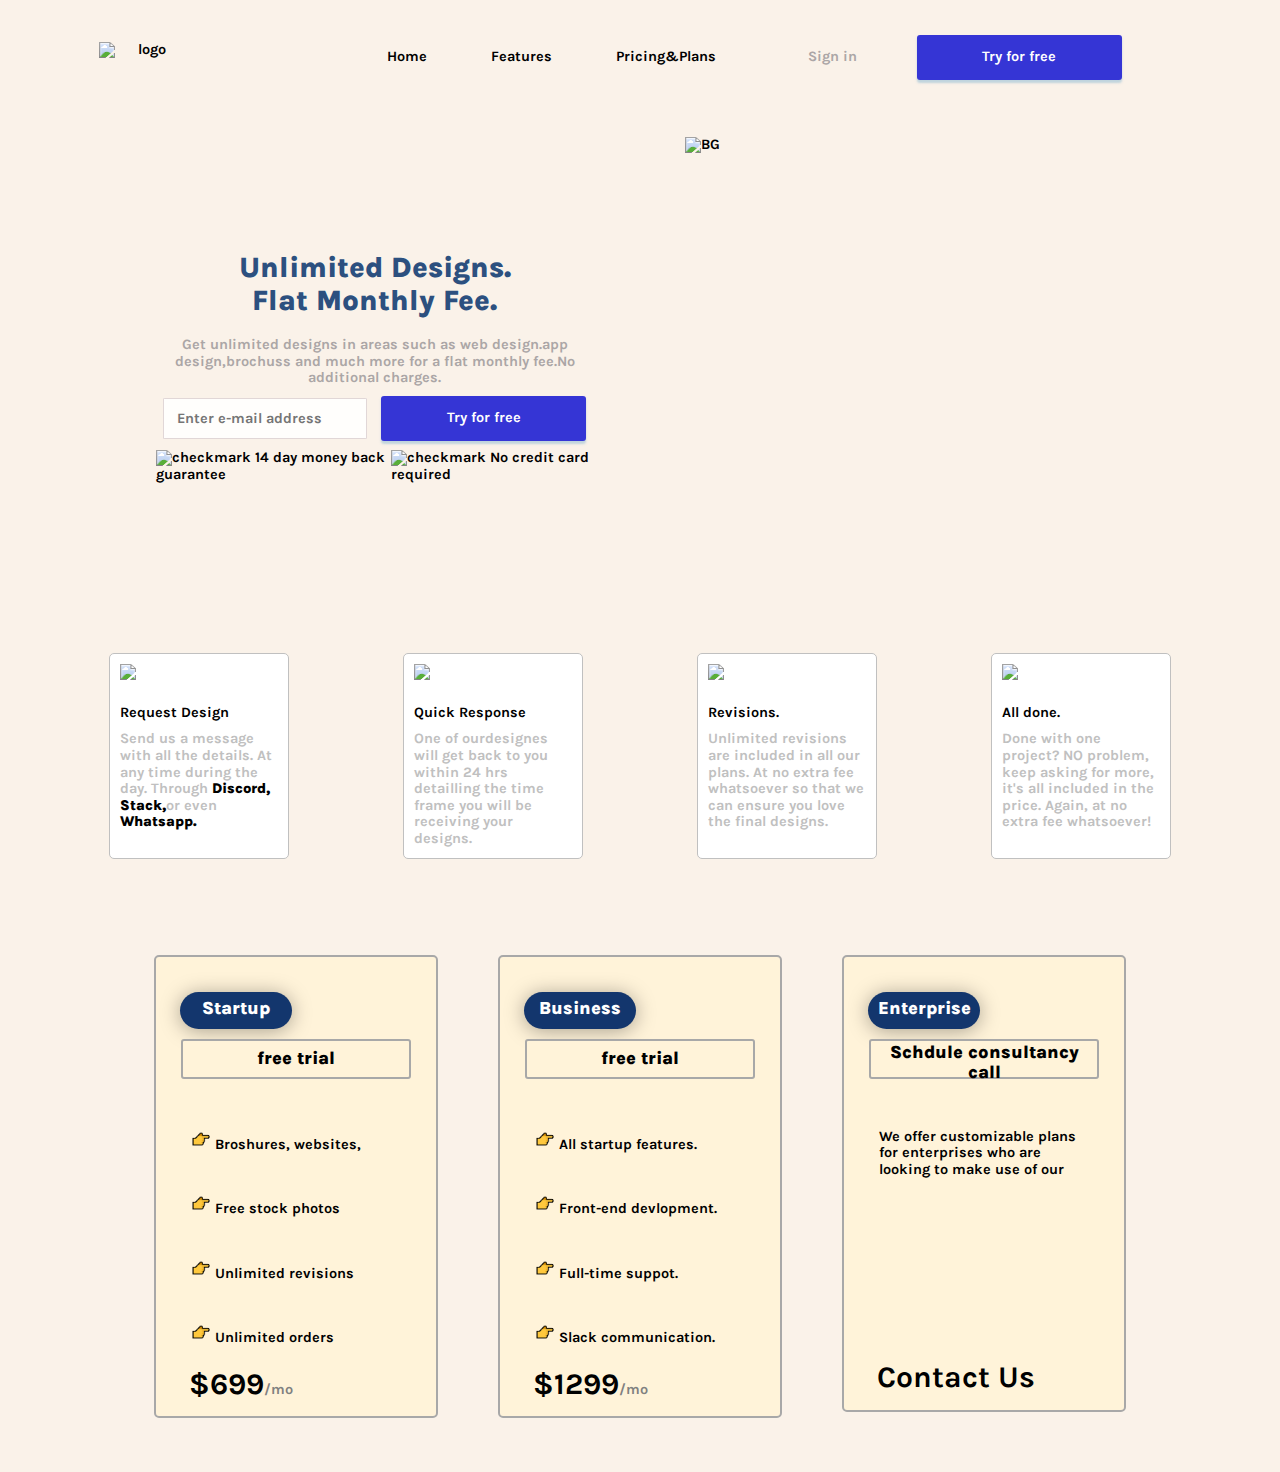
==== index.html @ 22d814e2 "Merge https://github.com/AZdevloper/Contact-and-landing-page-of-design-website into section2" ====
<!DOCTYPE html>
<html lang="en">
  <head>
    <meta charset="UTF-8" />
    <meta http-equiv="X-UA-Compatible" content="IE=edge" />
    <meta name="viewport" content="width=device-width, initial-scale=1.0" />
    <link rel="stylesheet" href="style.css" />
    <link rel="stylesheet" href="normalisation.css" />
    <title>Document</title>
  </head>
  <body>
      <nav>
        <img class="logo" src="image/logo.png" alt="logo" />
        <ul>
          <li><a href="#">Home</a></li>
          <li><a href="#">Features</a></li>
          <li><a href="#">Pricing&Plans</a></li>
        </ul>
        <div class="signUp">
          <span>Sign in</span>
          <button class="button">Try for free</button>
        </div>
      </nav>
      <section class="S1">
        <div class="contenu">
          <h1>Unlimited Designs.<br>
             Flat Monthly Fee.</h1>
          <p>Get unlimited designs in areas such as web design.app design,brochuss and much more for a flat monthly fee.No additional charges.</p>
          <div>
            <input type="email" name="email" id="email" placeholder="Enter e-mail address"/><button class="button"> Try for free</button>
          </div>
          <div><span> <img src="image/Checkmark.png" alt="checkmark" width="10" height="10"> 14 day money back guarantee</span><span><img src="image/Checkmark.png" alt="checkmark" width="10" height="10"> No credit card required</span></div>
        </div>
        <img class="img" src="image/BG Hero.png" alt="BG" />
     </section>  
    <section class="S2">
      <div class="Articles">
        <div class="image"><img style="margin:10px;" src="image/📤.png"></div>
        <h3  style="margin: 10px;">Request Design</h3>
        <p style="margin:10px">Send us a message with all the details. At any time 
        during the day. Through <b>Discord, Stack,</b>or even <b>Whatsapp.</b></p>
      </div>

      <div class="Articles">
        <div class="image"><img style="margin: 10px;" src="image/🤸.png"></div>
        <h3 style="margin: 10px;">Quick Response</h3>
        <p style="margin:10px">One of ourdesignes will get back to you within 24 hrs detailling 
          the time frame you will be receiving your designs.</p>
      </div>

      <div class="Articles">
        <div class="image"><img style="margin:10px" src="image/📚.png"></div>
        <h3 style="margin: 10px;">Revisions.</h3>
        <p style="margin:10px">Unlimited revisions are included in all our plans. At no extra fee whatsoever
           so that we can ensure you love the final designs.</p>
      </div>

      <div class="Articles">
        <div class="image"><img style="margin:10px" src="image/🎉.png"></div>
        <h3  style="margin: 10px;">All done.</h3>
        <p  style="margin: 10px;">Done with one project? NO problem, keep asking for more, 
          it's all included in the price. Again, at no extra fee whatsoever!</p>
      </div>

    </section>
    <section class="S3">
      <div class="carte1">
        <div class="blue">
          <span class="txt1">Startup</span>
        </div>
        <div class="butt">
        <button>free trial</button>
      </div>
      <div class="li1">
        <li class="li2"> <img src="image/🎉 copies.png" alt="icon">  Broshures, websites,</li>
        <li class="li2"> <img src="image/🎉 copies.png" alt="icon"> Free stock photos</li>
        <li class="li2"> <img src="image/🎉 copies.png" alt="icon"> Unlimited revisions</li>
        <li class="li2"> <img src="image/🎉 copies.png" alt="icon"> Unlimited orders</li>
      </div>
      <div class="price">
        <p>$699<span>/mo</span></p>
      </div>
      </div>



      <div class="carte1">
        <div class="blue">
          <span class="txt1">Business</span>
        </div>
        <div class="butt">
        <button>free trial</button>
      </div>
      <div class="li1">
        <li class="li2"> <img src="image/🎉 copies.png" alt="icon"> All startup features.</li>
        <li class="li2"> <img src="image/🎉 copies.png" alt="icon"> Front-end devlopment.</li>
        <li class="li2"> <img src="image/🎉 copies.png" alt="icon"> Full-time suppot.</li>
        <li class="li2"> <img src="image/🎉 copies.png" alt="icon"> Slack communication.</li>
      </div>
      <div class="price">
        <p>$1299<span>/mo</span></p>
      </div>
      </div>
      <div class="carte1">
        <div class="blue">
          <span class="txt1">Enterprise</span>
        </div>
        <div class="butt">
        <button>Schdule consultancy call</button>
      </div>
      <div class="li1">
        <li class="li2 p2">We offer customizable plans <br> for enterprises who are <br> looking to make use of our</li>
      </div>
      <div class="price">
        <p>Contact Us</p>
      </div>
      </div>
  </section>
    <footer>
      
    </footer>
  </body>
</html>
---- style.css ----
@import url("https://fonts.googleapis.com/css2?family=Karla:ital,wght@0,300;1,200;1,300&display=swap");
* {
    margin: 0;
    font-family: "Karla", sans-serif;
    font-size: 0.95rem;
    font-weight: bold;
}

body {
    background-color: #faf2e9;
    padding: 0 5%;
}
.blue {
    background-color: rgb(0, 0, 110);
    width: 100px;
    height: 100%;
    border-radius: 19px;
    text-align: center;
}
.txt1 {
    background-color: rgba(245, 222, 179, 0);
    color: #ffffff;
    font-size: large;
    font-weight: bold;
}

nav {
    display: block;
    align-items: center;
    text-align: center;
}

.signUp {
    display: flex;
    flex-direction: row;
    justify-content: space-evenly;
    align-items: center;
    /* padding-bottom: 3%; */
}

ul {
    display: flex;
    flex-direction: row;
    justify-content: space-around;
    box-sizing: border-box;
    font-weight: bold;
    list-style-type: none;
    /* padding:0 3; */
}

ul li {
    padding: 0 1%;
}

ul li a {
    text-decoration: none;
    color: black;
    position: relative;
    transition: transform 300ms;
}

ul li a:after {
    content: "";
    position: absolute;
    width: 100%;
    transform: scaleX(0);
    height: 2px;
    bottom: 0;
    left: 0;
    background-color: #353333;
    transform-origin: bottom right;
    transition: transform 0.25s ease-out;
}

ul li a:hover:after {
    transform: scaleX(1);
    transform-origin: bottom left;
}

ul li a:hover {
    color: rgb(232, 198, 147);
}

.signUp span {
    color: rgb(171, 166, 166);
}

.button {
    border: none;
    border-radius: 0.2rem;
    color: white;
    padding: 1%;
    text-align: center;
    text-decoration: none;
    width: 30vw;
    height: 5vh;
    box-shadow: 0 2.8px 2.2px rgba(78, 152, 195, 0.338);
    background-color: rgb(53, 53, 213);
}

.button:hover {
    background-color: rgba(82, 82, 234, 0.594);
}

.button:active {
    background-color: rgb(22, 0, 120);
    box-shadow: 0 5px 0px rgb(0, 0, 0);
}

section{
    padding: 2% 0;
}

.S1 .contenu {
    width: 30rem;
}

.S1 .contenu h1 {
    color: #2c507f;
    font-weight: bolder;
    text-align: center;
}

.S1 .contenu p {
    color: rgb(171, 166, 166);
    text-align: center;
}

.S1 .contenu div {
    margin: 2%;
    display: flex;
    flex-direction: row;
    justify-content: space-around;
    align-items: center;
    box-sizing: border-box;
}

.S1 .contenu div input[type="email"] {
    border: 1px solid rgb(225, 215, 215);
    border-radius: 1%;
    background-color: rgba(255, 255, 255, 0.87);
    width: 50%;
    height: 4.3vh;
    padding: 0 3%;
}

.S1 {
    display: flex;
    flex-direction: row;
    flex-wrap: wrap;
    align-items: center;
    justify-content: space-evenly;
}

.img {
    width: 80%;
    height: 80%;
}

@media only screen and (min-width: 900px) {
    nav {
        display: grid;
        grid-template-columns: 20% 40% 40%;
        row-gap: 2%;
        padding: 3%;
    }
    .button{
        width: 16vw;
    }
    .S1 .contenu div input[type="email"]{
        width: 40%;
    }
    .img {
        width: 35vw;
        height: 50vh;
    }
    .logo {
        width: 6rem;
        height: 2rem;
    }
}

.blue {
    background-color: #13366d;
    width: 100px;
    height: 25px;
    border-radius: 19px;
    text-align: center;
    padding: 6px;
    margin-top: 20px;
    margin-left: 9px;
    box-shadow: 0 2px 20px rgba(0, 0, 0, 0.342);
}
.txt1 {
    background-color: rgba(245, 222, 179, 0);
    color: #ffffff;
    font-size: large;
    font-weight: bolder;
}
.carte1 {
    display: flex;
    display: block;
    background-color: #fff3d9;
    width: 250px;
    height: 100%;
    margin: 30px;
    padding: 15px;
    border: 2px solid rgb(168, 168, 168);
    border-radius: 5px;
}
.butt {
    display: flex;
    margin: 10px;
    margin-top: 10px;
}
.butt button {
    width: 250px;
    height: 40px;
    border-radius: 3px;
    background-color: #fff3d9;
    color: rgb(0, 0, 0);
    border: 2px solid rgb(168, 168, 168);
    font-size: large;
    font-weight: bolder;
}
.butt button:active {
    background-color: rgb(22, 0, 120);
    box-shadow: 0 5px 0px rgb(0, 0, 0);
    color: white;
    border-style: none;
}
.li1 {
    margin-top: 30px;
}
.li2 {
    padding: 20px;
    background-color: #fff3d9;
    list-style-type: none;
}
.li2:hover {
    font-weight: bold;
    font-size: large;
}
.li2 img {
    background-color: #fff3d9;
    width: 20px;
    height: 20px;
}

.price p {
    font-weight: bold;
    margin-left: 18px;
    font-size: 30px;
}
.price span {
    color: gray;
}

.S3 {
    display: flex;
    justify-content: center;
    flex-wrap: wrap;
}
.p2 {
    margin-bottom: 162px;
}

.S2 {
    display: grid;
    justify-content: space-around;
    grid-template-rows: repeat(4,1fr);
    grid-template-columns:repeat(1,190px);
    row-gap: 2%;
}
.Articles {
    border-style: solid;
    border-width: thin;
    border-radius: 5px;
    border-color: silver;
    background-color: white;
}

.Articles {
    background-color: white;
}

.Articles > p {
    color: silver;
}

b {
    color: black;
}
.image {
    text-align: center;
}

@media (min-width: 767px) {
    .S2 {
        display: grid;
        justify-content: space-around;
        grid-template-columns: repeat(4,220px);
        grid-template-rows: repeat(1,1fr);
        column-gap: 2%;
    }

    .image {
        text-align: left;
    }
    .Articles {
        margin: 20px;
    }
}
---- normalisation.css ----
/*! normalize.css v8.0.1 | MIT License | github.com/necolas/normalize.css */

/* Document
   ========================================================================== */

/**
 * 1. Correct the line height in all browsers.
 * 2. Prevent adjustments of font size after orientation changes in iOS.
 */

 html {
    line-height: 1.15; /* 1 */
    -webkit-text-size-adjust: 100%; /* 2 */
  }
  
  /* Sections
     ========================================================================== */
  
  /**
   * Remove the margin in all browsers.
   */
  
  body {
    margin: 0;
  }
  
  /**
   * Render the `main` element consistently in IE.
   */
  
  main {
    display: block;
  }
  
  /**
   * Correct the font size and margin on `h1` elements within `section` and
   * `article` contexts in Chrome, Firefox, and Safari.
   */
  
  h1 {
    font-size: 2em;
    margin: 0.67em 0;
  }
  
  /* Grouping content
     ========================================================================== */
  
  /**
   * 1. Add the correct box sizing in Firefox.
   * 2. Show the overflow in Edge and IE.
   */
  
  hr {
    box-sizing: content-box; /* 1 */
    height: 0; /* 1 */
    overflow: visible; /* 2 */
  }
  
  /**
   * 1. Correct the inheritance and scaling of font size in all browsers.
   * 2. Correct the odd `em` font sizing in all browsers.
   */
  
  pre {
    font-family: monospace, monospace; /* 1 */
    font-size: 1em; /* 2 */
  }
  
  /* Text-level semantics
     ========================================================================== */
  
  /**
   * Remove the gray background on active links in IE 10.
   */
  
  a {
    background-color: transparent;
  }
  
  /**
   * 1. Remove the bottom border in Chrome 57-
   * 2. Add the correct text decoration in Chrome, Edge, IE, Opera, and Safari.
   */
  
  abbr[title] {
    border-bottom: none; /* 1 */
    text-decoration: underline; /* 2 */
    text-decoration: underline dotted; /* 2 */
  }
  
  /**
   * Add the correct font weight in Chrome, Edge, and Safari.
   */
  
  b,
  strong {
    font-weight: bolder;
  }
  
  /**
   * 1. Correct the inheritance and scaling of font size in all browsers.
   * 2. Correct the odd `em` font sizing in all browsers.
   */
  
  code,
  kbd,
  samp {
    font-family: monospace, monospace; /* 1 */
    font-size: 1em; /* 2 */
  }
  
  /**
   * Add the correct font size in all browsers.
   */
  
  small {
    font-size: 80%;
  }
  
  /**
   * Prevent `sub` and `sup` elements from affecting the line height in
   * all browsers.
   */
  
  sub,
  sup {
    font-size: 75%;
    line-height: 0;
    position: relative;
    vertical-align: baseline;
  }
  
  sub {
    bottom: -0.25em;
  }
  
  sup {
    top: -0.5em;
  }
  
  /* Embedded content
     ========================================================================== */
  
  /**
   * Remove the border on images inside links in IE 10.
   */
  
  img {
    border-style: none;
  }
  
  /* Forms
     ========================================================================== */
  
  /**
   * 1. Change the font styles in all browsers.
   * 2. Remove the margin in Firefox and Safari.
   */
  
  button,
  input,
  optgroup,
  select,
  textarea {
    font-family: inherit; /* 1 */
    font-size: 100%; /* 1 */
    line-height: 1.15; /* 1 */
    margin: 0; /* 2 */
  }
  
  /**
   * Show the overflow in IE.
   * 1. Show the overflow in Edge.
   */
  
  button,
  input { /* 1 */
    overflow: visible;
  }
  
  /**
   * Remove the inheritance of text transform in Edge, Firefox, and IE.
   * 1. Remove the inheritance of text transform in Firefox.
   */
  
  button,
  select { /* 1 */
    text-transform: none;
  }
  
  /**
   * Correct the inability to style clickable types in iOS and Safari.
   */
  
  button,
  [type="button"],
  [type="reset"],
  [type="submit"] {
    -webkit-appearance: button;
  }
  
  /**
   * Remove the inner border and padding in Firefox.
   */
  
  button::-moz-focus-inner,
  [type="button"]::-moz-focus-inner,
  [type="reset"]::-moz-focus-inner,
  [type="submit"]::-moz-focus-inner {
    border-style: none;
    padding: 0;
  }
  
  /**
   * Restore the focus styles unset by the previous rule.
   */
  
  button:-moz-focusring,
  [type="button"]:-moz-focusring,
  [type="reset"]:-moz-focusring,
  [type="submit"]:-moz-focusring {
    outline: 1px dotted ButtonText;
  }
  
  /**
   * Correct the padding in Firefox.
   */
  
  fieldset {
    padding: 0.35em 0.75em 0.625em;
  }
  
  /**
   * 1. Correct the text wrapping in Edge and IE.
   * 2. Correct the color inheritance from `fieldset` elements in IE.
   * 3. Remove the padding so developers are not caught out when they zero out
   *    `fieldset` elements in all browsers.
   */
  
  legend {
    box-sizing: border-box; /* 1 */
    color: inherit; /* 2 */
    display: table; /* 1 */
    max-width: 100%; /* 1 */
    padding: 0; /* 3 */
    white-space: normal; /* 1 */
  }
  
  /**
   * Add the correct vertical alignment in Chrome, Firefox, and Opera.
   */
  
  progress {
    vertical-align: baseline;
  }
  
  /**
   * Remove the default vertical scrollbar in IE 10+.
   */
  
  textarea {
    overflow: auto;
  }
  
  /**
   * 1. Add the correct box sizing in IE 10.
   * 2. Remove the padding in IE 10.
   */
  
  [type="checkbox"],
  [type="radio"] {
    box-sizing: border-box; /* 1 */
    padding: 0; /* 2 */
  }
  
  /**
   * Correct the cursor style of increment and decrement buttons in Chrome.
   */
  
  [type="number"]::-webkit-inner-spin-button,
  [type="number"]::-webkit-outer-spin-button {
    height: auto;
  }
  
  /**
   * 1. Correct the odd appearance in Chrome and Safari.
   * 2. Correct the outline style in Safari.
   */
  
  [type="search"] {
    -webkit-appearance: textfield; /* 1 */
    outline-offset: -2px; /* 2 */
  }
  
  /**
   * Remove the inner padding in Chrome and Safari on macOS.
   */
  
  [type="search"]::-webkit-search-decoration {
    -webkit-appearance: none;
  }
  
  /**
   * 1. Correct the inability to style clickable types in iOS and Safari.
   * 2. Change font properties to `inherit` in Safari.
   */
  
  ::-webkit-file-upload-button {
    -webkit-appearance: button; /* 1 */
    font: inherit; /* 2 */
  }
  
  /* Interactive
     ========================================================================== */
  
  /*
   * Add the correct display in Edge, IE 10+, and Firefox.
   */
  
  details {
    display: block;
  }
  
  /*
   * Add the correct display in all browsers.
   */
  
  summary {
    display: list-item;
  }
  
  /* Misc
     ========================================================================== */
  
  /**
   * Add the correct display in IE 10+.
   */
  
  template {
    display: none;
  }
  
  /**
   * Add the correct display in IE 10.
   */
  
  [hidden] {
    display: none;
  }
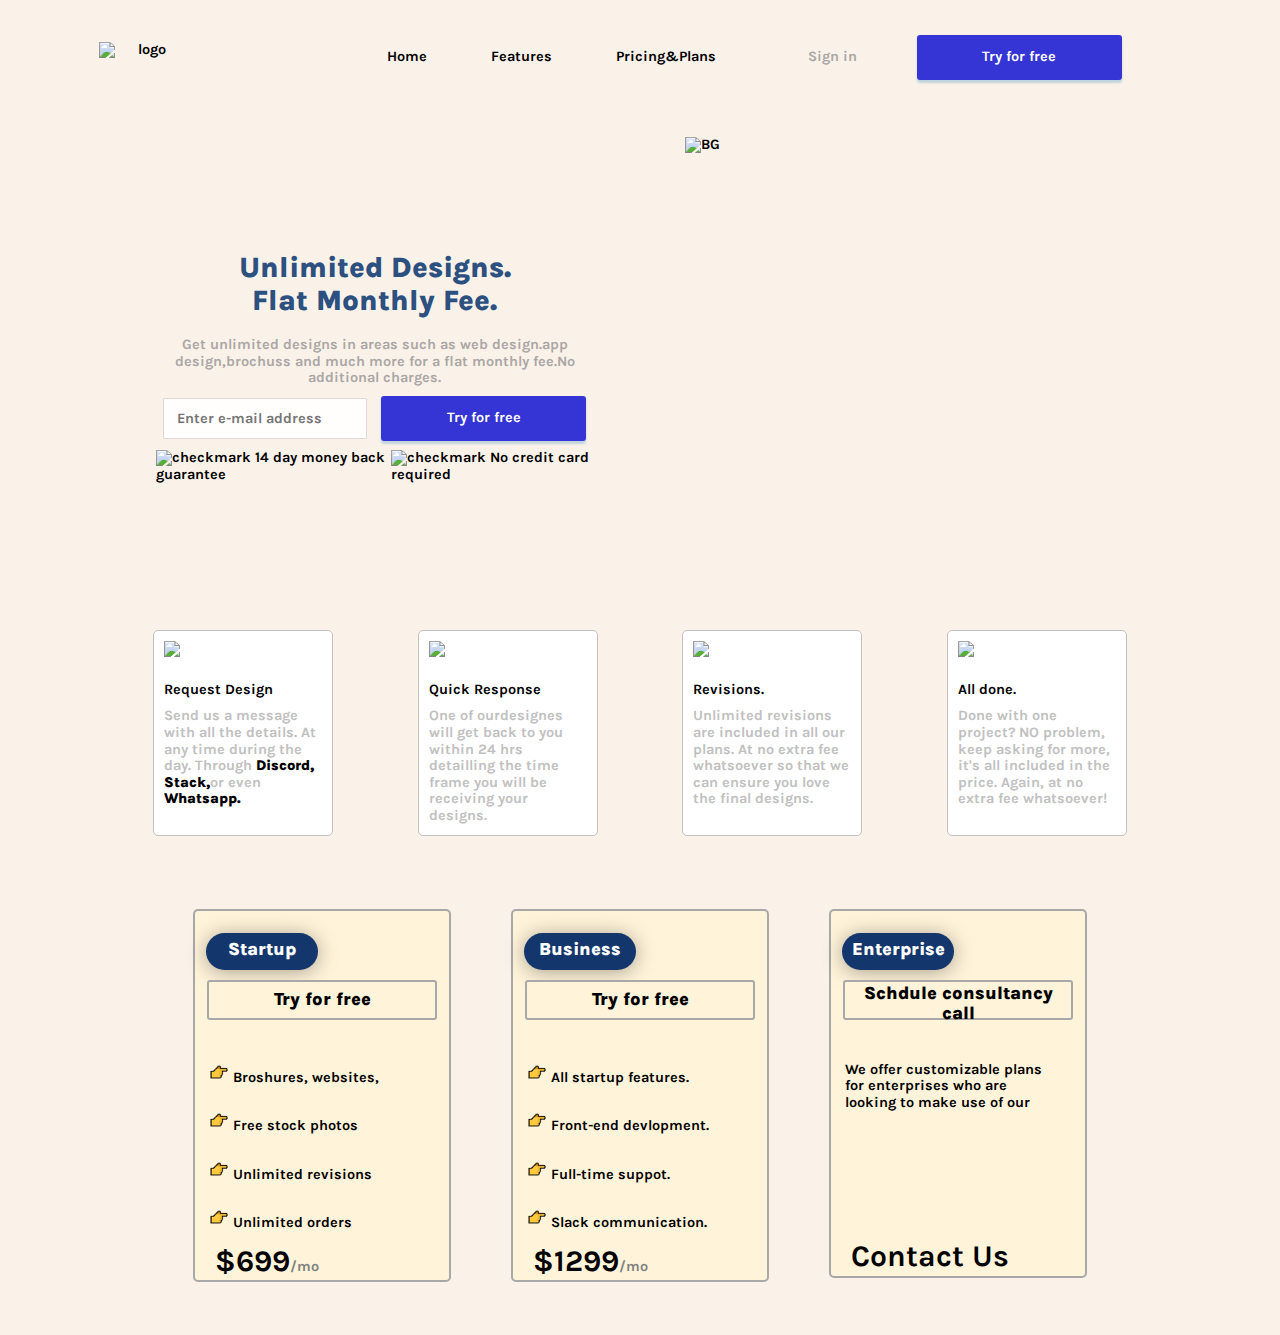
==== commit 62fde06e: "modification cartes" ====
--- a/index.html
+++ b/index.html
@@ -69,7 +69,7 @@
           <span class="txt1">Startup</span>
         </div>
         <div class="butt">
-        <button>free trial</button>
+        <button>Try for free</button>
       </div>
       <div class="li1">
         <li class="li2"> <img src="image/🎉 copies.png" alt="icon">  Broshures, websites,</li>
@@ -89,7 +89,7 @@
           <span class="txt1">Business</span>
         </div>
         <div class="butt">
-        <button>free trial</button>
+        <button>Try for free</button>
       </div>
       <div class="li1">
         <li class="li2"> <img src="image/🎉 copies.png" alt="icon"> All startup features.</li>
--- a/style.css
+++ b/style.css
@@ -204,7 +204,7 @@
     width: 250px;
     height: 100%;
     margin: 30px;
-    padding: 15px;
+    padding: 2px;
     border: 2px solid rgb(168, 168, 168);
     border-radius: 5px;
 }
@@ -233,13 +233,14 @@
     margin-top: 30px;
 }
 .li2 {
-    padding: 20px;
+    padding: 12px;
     background-color: #fff3d9;
     list-style-type: none;
 }
 .li2:hover {
     font-weight: bold;
     font-size: large;
+    padding: 10px;
 }
 .li2 img {
     background-color: #fff3d9;
@@ -262,7 +263,7 @@
     flex-wrap: wrap;
 }
 .p2 {
-    margin-bottom: 162px;
+    margin-bottom: 116px;
 }
 
 .S2 {
@@ -302,6 +303,7 @@
         grid-template-columns: repeat(4,220px);
         grid-template-rows: repeat(1,1fr);
         column-gap: 2%;
+        padding: 0 5%;
     }
 
     .image {
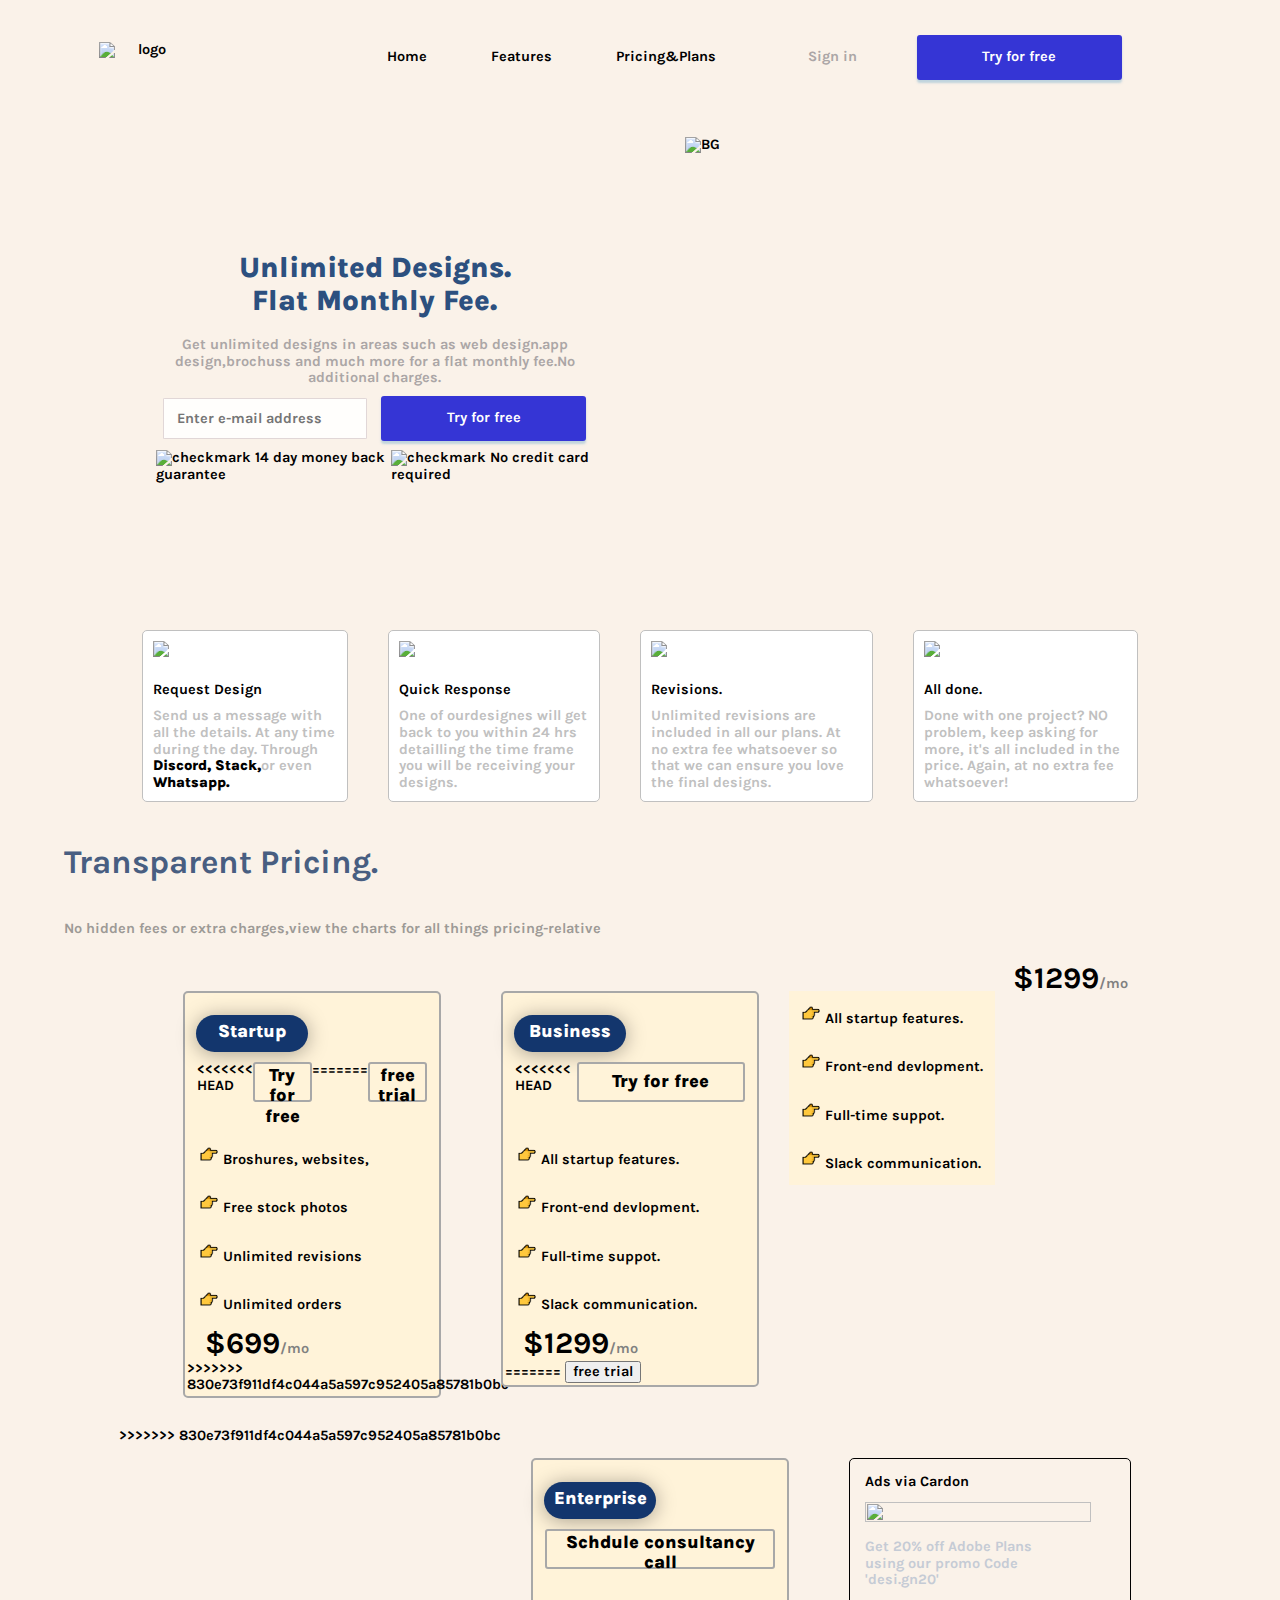
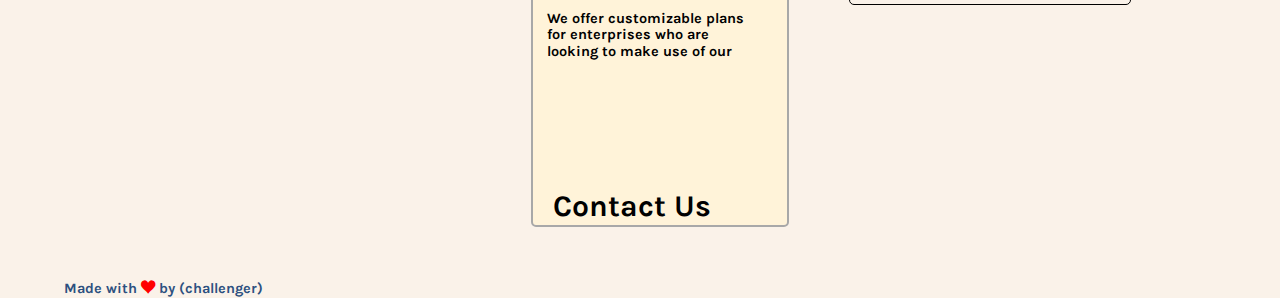
==== commit ad9c1fd7: "Merge branch 'main' of https://github.com/AZdevloper/Contact-and-landing-page-of-design-website into" ====
--- a/index.html
+++ b/index.html
@@ -4,91 +4,144 @@
     <meta charset="UTF-8" />
     <meta http-equiv="X-UA-Compatible" content="IE=edge" />
     <meta name="viewport" content="width=device-width, initial-scale=1.0" />
+    <link rel="stylesheet" href="/iconmon/style.css">
     <link rel="stylesheet" href="style.css" />
     <link rel="stylesheet" href="normalisation.css" />
     <title>Document</title>
   </head>
   <body>
-      <nav>
-        <img class="logo" src="image/logo.png" alt="logo" />
-        <ul>
-          <li><a href="#">Home</a></li>
-          <li><a href="#">Features</a></li>
-          <li><a href="#">Pricing&Plans</a></li>
-        </ul>
-        <div class="signUp">
-          <span>Sign in</span>
-          <button class="button">Try for free</button>
-        </div>
-      </nav>
-      <section class="S1">
-        <div class="contenu">
-          <h1>Unlimited Designs.<br>
-             Flat Monthly Fee.</h1>
-          <p>Get unlimited designs in areas such as web design.app design,brochuss and much more for a flat monthly fee.No additional charges.</p>
-          <div>
-            <input type="email" name="email" id="email" placeholder="Enter e-mail address"/><button class="button"> Try for free</button>
-          </div>
-          <div><span> <img src="image/Checkmark.png" alt="checkmark" width="10" height="10"> 14 day money back guarantee</span><span><img src="image/Checkmark.png" alt="checkmark" width="10" height="10"> No credit card required</span></div>
-        </div>
-        <img class="img" src="image/BG Hero.png" alt="BG" />
-     </section>  
+    <nav>
+      <img class="logo" src="image/logo.png" alt="logo" />
+      <ul>
+        <li><a href="#">Home</a></li>
+        <li><a href="#">Features</a></li>
+        <li><a href="#">Pricing&Plans</a></li>
+      </ul>
+      <div class="signUp">
+        <span>Sign in</span>
+        <button class="button">Try for free</button>
+      </div>
+    </nav>
+    <section class="S1">
+      <div class="contenu">
+        <h1>
+          Unlimited Designs.<br />
+          Flat Monthly Fee.
+        </h1>
+        <p>
+          Get unlimited designs in areas such as web design.app design,brochuss
+          and much more for a flat monthly fee.No additional charges.
+        </p>
+        <div>
+          <input
+            type="email"
+            name="email"
+            id="email"
+            placeholder="Enter e-mail address"
+          /><button class="button">Try for free</button>
+        </div>
+        <div>
+          <span>
+            <img
+              src="image/Checkmark.png"
+              alt="checkmark"
+              width="10"
+              height="10"
+            />
+            14 day money back guarantee</span
+          ><span
+            ><img
+              src="image/Checkmark.png"
+              alt="checkmark"
+              width="10"
+              height="10"
+            />
+            No credit card required</span
+          >
+        </div>
+      </div>
+      <img class="img" src="image/BG Hero.png" alt="BG" />
+    </section>
     <section class="S2">
       <div class="Articles">
-        <div class="image"><img style="margin:10px;" src="image/📤.png"></div>
-        <h3  style="margin: 10px;">Request Design</h3>
-        <p style="margin:10px">Send us a message with all the details. At any time 
-        during the day. Through <b>Discord, Stack,</b>or even <b>Whatsapp.</b></p>
-      </div>
-
-      <div class="Articles">
-        <div class="image"><img style="margin: 10px;" src="image/🤸.png"></div>
-        <h3 style="margin: 10px;">Quick Response</h3>
-        <p style="margin:10px">One of ourdesignes will get back to you within 24 hrs detailling 
-          the time frame you will be receiving your designs.</p>
-      </div>
-
-      <div class="Articles">
-        <div class="image"><img style="margin:10px" src="image/📚.png"></div>
-        <h3 style="margin: 10px;">Revisions.</h3>
-        <p style="margin:10px">Unlimited revisions are included in all our plans. At no extra fee whatsoever
-           so that we can ensure you love the final designs.</p>
-      </div>
-
-      <div class="Articles">
-        <div class="image"><img style="margin:10px" src="image/🎉.png"></div>
-        <h3  style="margin: 10px;">All done.</h3>
-        <p  style="margin: 10px;">Done with one project? NO problem, keep asking for more, 
-          it's all included in the price. Again, at no extra fee whatsoever!</p>
-      </div>
-
+        <div class="image"><img style="margin: 10px" src="image/📤.png" /></div>
+        <h3 style="margin: 10px">Request Design</h3>
+        <p style="margin: 10px">
+          Send us a message with all the details. At any time during the day.
+          Through <b>Discord, Stack,</b>or even <b>Whatsapp.</b>
+        </p>
+      </div>
+
+      <div class="Articles">
+        <div class="image"><img style="margin: 10px" src="image/🤸.png" /></div>
+        <h3 style="margin: 10px">Quick Response</h3>
+        <p style="margin: 10px">
+          One of ourdesignes will get back to you within 24 hrs detailling the
+          time frame you will be receiving your designs.
+        </p>
+      </div>
+
+      <div class="Articles">
+        <div class="image"><img style="margin: 10px" src="image/📚.png" /></div>
+        <h3 style="margin: 10px">Revisions.</h3>
+        <p style="margin: 10px">
+          Unlimited revisions are included in all our plans. At no extra fee
+          whatsoever so that we can ensure you love the final designs.
+        </p>
+      </div>
+
+      <div class="Articles">
+        <div class="image"><img style="margin: 10px" src="image/🎉.png" /></div>
+        <h3 style="margin: 10px">All done.</h3>
+        <p style="margin: 10px">
+          Done with one project? NO problem, keep asking for more, it's all
+          included in the price. Again, at no extra fee whatsoever!
+        </p>
+      </div>
     </section>
+    <h1 class="transpar">Transparent Pricing.</h1>
+    <br />
+    <p class="noHidden">
+      No hidden fees or extra charges,view the charts for all things
+      pricing-relative
+    </p>
     <section class="S3">
       <div class="carte1">
         <div class="blue">
           <span class="txt1">Startup</span>
         </div>
         <div class="butt">
+<<<<<<< HEAD
         <button>Try for free</button>
-      </div>
-      <div class="li1">
-        <li class="li2"> <img src="image/🎉 copies.png" alt="icon">  Broshures, websites,</li>
-        <li class="li2"> <img src="image/🎉 copies.png" alt="icon"> Free stock photos</li>
-        <li class="li2"> <img src="image/🎉 copies.png" alt="icon"> Unlimited revisions</li>
-        <li class="li2"> <img src="image/🎉 copies.png" alt="icon"> Unlimited orders</li>
-      </div>
-      <div class="price">
-        <p>$699<span>/mo</span></p>
-      </div>
-      </div>
-
-
+=======
+          <button>free trial</button>
+        </div>
+        <div class="li1">
+          <li class="li2">
+            <img src="image/🎉 copies.png" alt="icon" /> Broshures, websites,
+          </li>
+          <li class="li2">
+            <img src="image/🎉 copies.png" alt="icon" /> Free stock photos
+          </li>
+          <li class="li2">
+            <img src="image/🎉 copies.png" alt="icon" /> Unlimited revisions
+          </li>
+          <li class="li2">
+            <img src="image/🎉 copies.png" alt="icon" /> Unlimited orders
+          </li>
+        </div>
+        <div class="price">
+          <p>$699<span>/mo</span></p>
+        </div>
+>>>>>>> 830e73f911df4c044a5a597c952405a85781b0bc
+      </div>
 
       <div class="carte1">
         <div class="blue">
           <span class="txt1">Business</span>
         </div>
         <div class="butt">
+<<<<<<< HEAD
         <button>Try for free</button>
       </div>
       <div class="li1">
@@ -100,24 +153,54 @@
       <div class="price">
         <p>$1299<span>/mo</span></p>
       </div>
+=======
+          <button>free trial</button>
+        </div>
+        <div class="li1">
+          <li class="li2">
+            <img src="image/🎉 copies.png" alt="icon" /> All startup features.
+          </li>
+          <li class="li2">
+            <img src="image/🎉 copies.png" alt="icon" /> Front-end devlopment.
+          </li>
+          <li class="li2">
+            <img src="image/🎉 copies.png" alt="icon" /> Full-time suppot.
+          </li>
+          <li class="li2">
+            <img src="image/🎉 copies.png" alt="icon" /> Slack communication.
+          </li>
+        </div>
+        <div class="price">
+          <p>$1299<span>/mo</span></p>
+        </div>
+>>>>>>> 830e73f911df4c044a5a597c952405a85781b0bc
       </div>
       <div class="carte1">
         <div class="blue">
           <span class="txt1">Enterprise</span>
         </div>
         <div class="butt">
-        <button>Schdule consultancy call</button>
-      </div>
-      <div class="li1">
-        <li class="li2 p2">We offer customizable plans <br> for enterprises who are <br> looking to make use of our</li>
-      </div>
-      <div class="price">
-        <p>Contact Us</p>
-      </div>
-      </div>
-  </section>
+          <button>Schdule consultancy call</button>
+        </div>
+        <div class="li1">
+          <li class="li2 p2">
+            We offer customizable plans <br />
+            for enterprises who are <br />
+            looking to make use of our
+          </li>
+        </div>
+        <div class="price">
+          <p>Contact Us</p>
+        </div>
+      </div>
+      <div class="cardAds">
+        <span>Ads via Cardon</span>
+        <img src="/image/ads.png" alt="">
+        <p>Get 20% off Adobe Plans <br> using our promo Code <br> 'desi.gn20'</p>
+      </div>
+    </section>
     <footer>
-      
+      Made with <span class="icon-heart"></span> by (challenger)
     </footer>
   </body>
 </html>
--- a/iconmon/style.css
+++ b/iconmon/style.css
@@ -0,0 +1,45 @@
+@font-face {
+  font-family: 'icomoon';
+  src:  url('fonts/icomoon.eot?2uuhol');
+  src:  url('fonts/icomoon.eot?2uuhol#iefix') format('embedded-opentype'),
+    url('fonts/icomoon.ttf?2uuhol') format('truetype'),
+    url('fonts/icomoon.woff?2uuhol') format('woff'),
+    url('fonts/icomoon.svg?2uuhol#icomoon') format('svg');
+  font-weight: normal;
+  font-style: normal;
+  font-display: block;
+}
+
+[class^="icon-"], [class*=" icon-"] {
+  /* use !important to prevent issues with browser extensions that change fonts */
+  font-family: 'icomoon' !important;
+  speak: never;
+  font-style: normal;
+  font-weight: normal;
+  font-variant: normal;
+  text-transform: none;
+  line-height: 1;
+
+  /* Better Font Rendering =========== */
+  -webkit-font-smoothing: antialiased;
+  -moz-osx-font-smoothing: grayscale;
+}
+
+.icon-github:before {
+  content: "\e900";
+}
+.icon-linkedin:before {
+  content: "\e901";
+  color: #0077b5;
+}
+.icon-youtube:before {
+  content: "\e902";
+  color: #f00;
+}
+.icon-facebook:before {
+  content: "\e903";
+  color: #1877f2;
+}
+.icon-heart:before {
+  content: "\e9da";
+}
--- a/style.css
+++ b/style.css
@@ -295,15 +295,55 @@
 .image {
     text-align: center;
 }
+.noHidden{
+    color: #9d9a96;
+  }
+  .transpar{
+      font-size: 33px;
+      color: #485e81;
+  }
+/*card ads*/
+.cardAds{
+    display: flex;
+    display: block;
+    width: 250px;
+    height: 100%;
+    margin: 30px;
+    padding: 15px;
+    border: 1px solid rgb(0, 0, 0);
+    border-radius: 5px;
+
+}
+div.cardAds >img{
+    width: 95%;
+    height: 95%;
+    margin: 12px 0px 12px 0px;
+
+}
+div.cardAds > p{
+    color: #c5cbd5;
+
+}
+/*footer*/
+footer{
+    color: #2c507f;
+}
+.icon-heart{
+    color: red;
+}
+
+
+
+.image {
+    text-align: center;
+}
 
 @media (min-width: 767px) {
     .S2 {
-        display: grid;
-        justify-content: space-around;
-        grid-template-columns: repeat(4,220px);
-        grid-template-rows: repeat(1,1fr);
-        column-gap: 2%;
         padding: 0 5%;
+        display: flex;
+
+
     }
 
     .image {
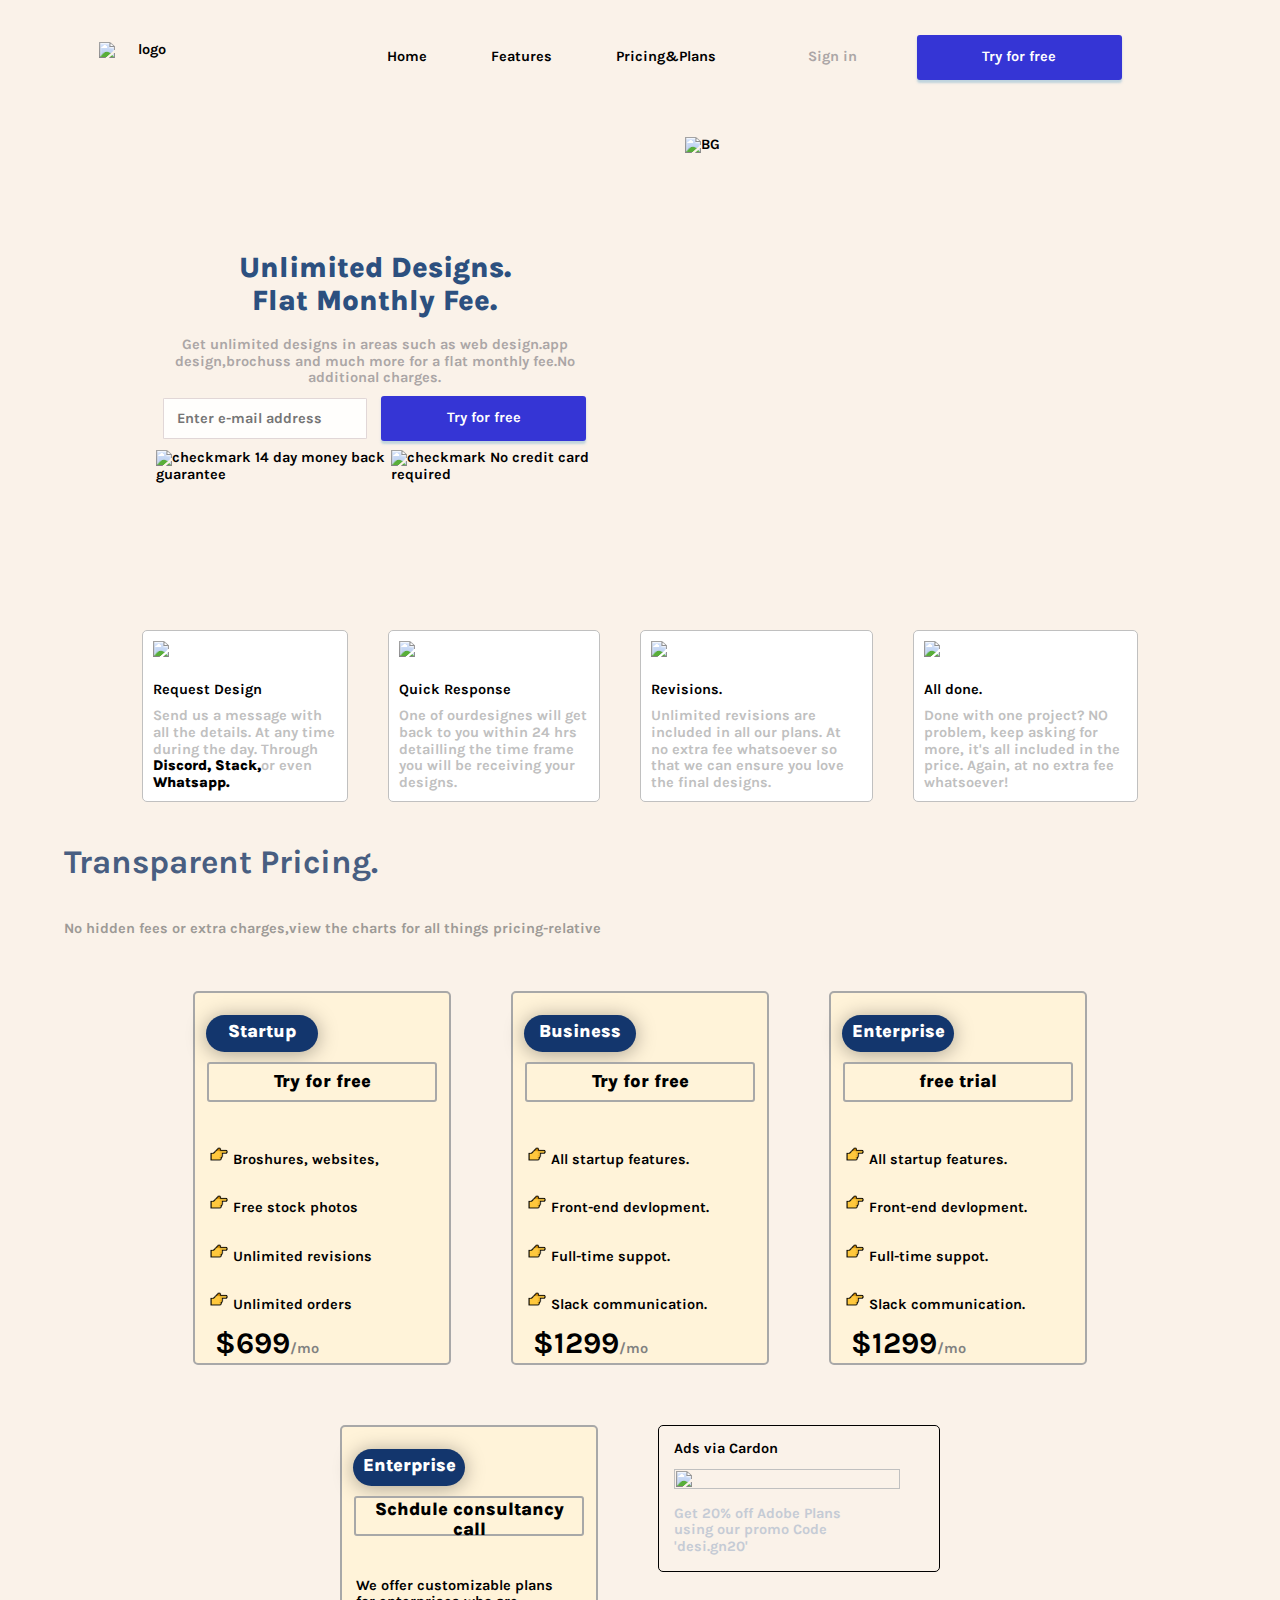
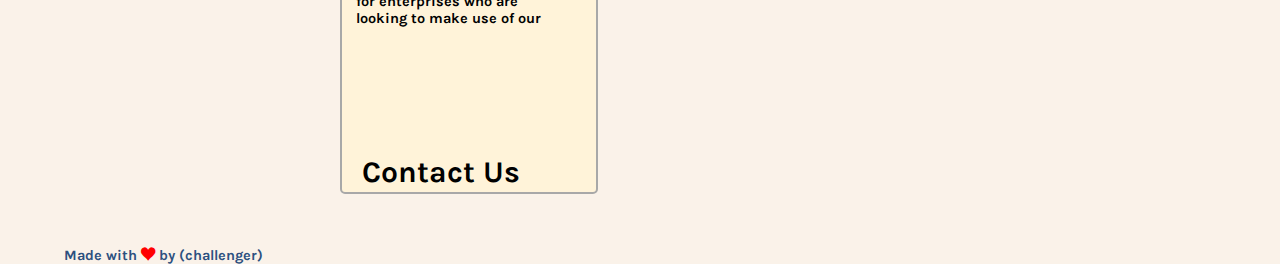
==== commit bf84af52: "Merge pull request #32 from AZdevloper/Section-1" ====
--- a/index.html
+++ b/index.html
@@ -111,10 +111,7 @@
           <span class="txt1">Startup</span>
         </div>
         <div class="butt">
-<<<<<<< HEAD
         <button>Try for free</button>
-=======
-          <button>free trial</button>
         </div>
         <div class="li1">
           <li class="li2">
@@ -133,7 +130,6 @@
         <div class="price">
           <p>$699<span>/mo</span></p>
         </div>
->>>>>>> 830e73f911df4c044a5a597c952405a85781b0bc
       </div>
 
       <div class="carte1">
@@ -141,7 +137,6 @@
           <span class="txt1">Business</span>
         </div>
         <div class="butt">
-<<<<<<< HEAD
         <button>Try for free</button>
       </div>
       <div class="li1">
@@ -153,8 +148,13 @@
       <div class="price">
         <p>$1299<span>/mo</span></p>
       </div>
-=======
-          <button>free trial</button>
+        </div>
+        <div class="carte1">
+          <div class="blue">
+            <span class="txt1">Enterprise</span>
+          </div>
+          <div class="butt">
+        <button>free trial</button>
         </div>
         <div class="li1">
           <li class="li2">
@@ -173,7 +173,6 @@
         <div class="price">
           <p>$1299<span>/mo</span></p>
         </div>
->>>>>>> 830e73f911df4c044a5a597c952405a85781b0bc
       </div>
       <div class="carte1">
         <div class="blue">
@@ -195,7 +194,7 @@
       </div>
       <div class="cardAds">
         <span>Ads via Cardon</span>
-        <img src="/image/ads.png" alt="">
+        <img src="image/ads.png" alt="">
         <p>Get 20% off Adobe Plans <br> using our promo Code <br> 'desi.gn20'</p>
       </div>
     </section>
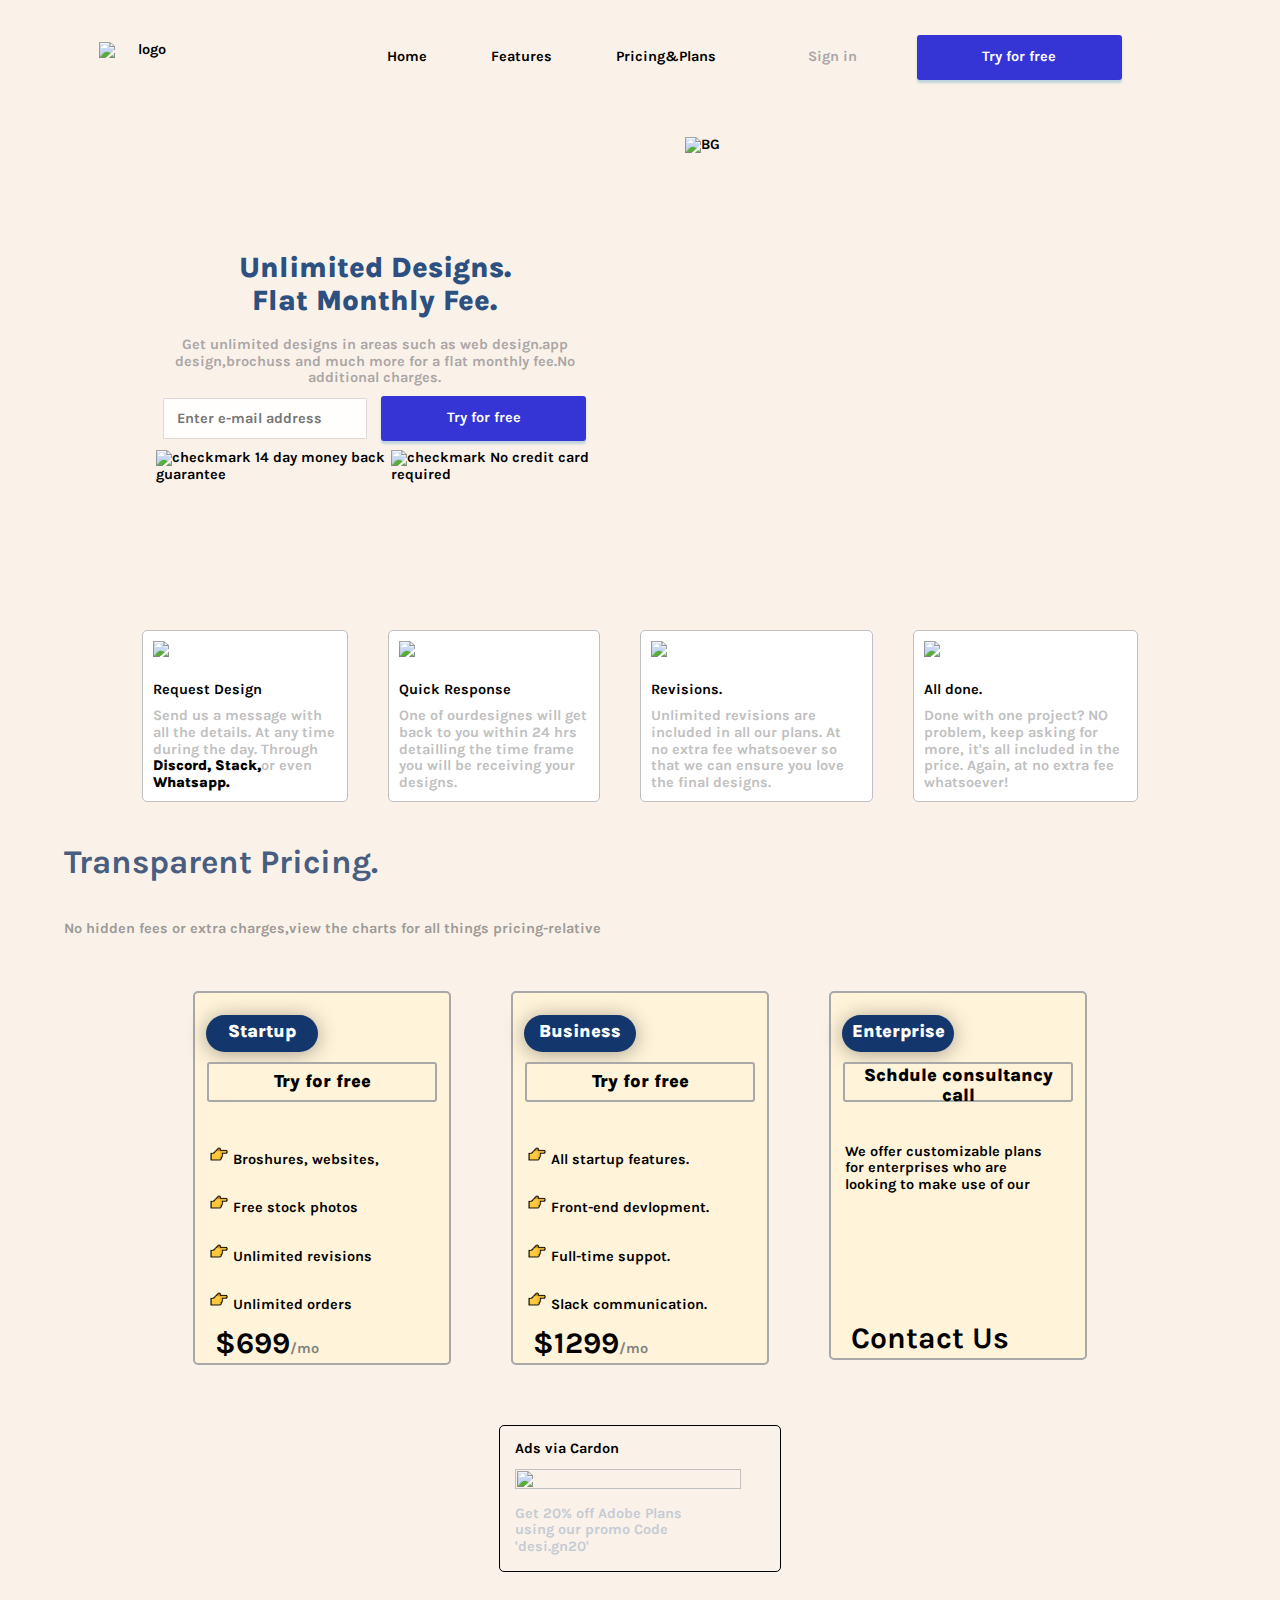
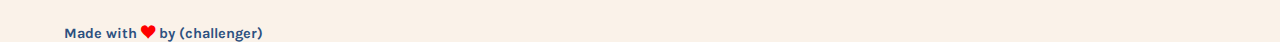
==== commit c8de9cef: "delete carte" ====
--- a/index.html
+++ b/index.html
@@ -149,31 +149,7 @@
         <p>$1299<span>/mo</span></p>
       </div>
         </div>
-        <div class="carte1">
-          <div class="blue">
-            <span class="txt1">Enterprise</span>
-          </div>
-          <div class="butt">
-        <button>free trial</button>
-        </div>
-        <div class="li1">
-          <li class="li2">
-            <img src="image/🎉 copies.png" alt="icon" /> All startup features.
-          </li>
-          <li class="li2">
-            <img src="image/🎉 copies.png" alt="icon" /> Front-end devlopment.
-          </li>
-          <li class="li2">
-            <img src="image/🎉 copies.png" alt="icon" /> Full-time suppot.
-          </li>
-          <li class="li2">
-            <img src="image/🎉 copies.png" alt="icon" /> Slack communication.
-          </li>
-        </div>
-        <div class="price">
-          <p>$1299<span>/mo</span></p>
-        </div>
-      </div>
+        
       <div class="carte1">
         <div class="blue">
           <span class="txt1">Enterprise</span>
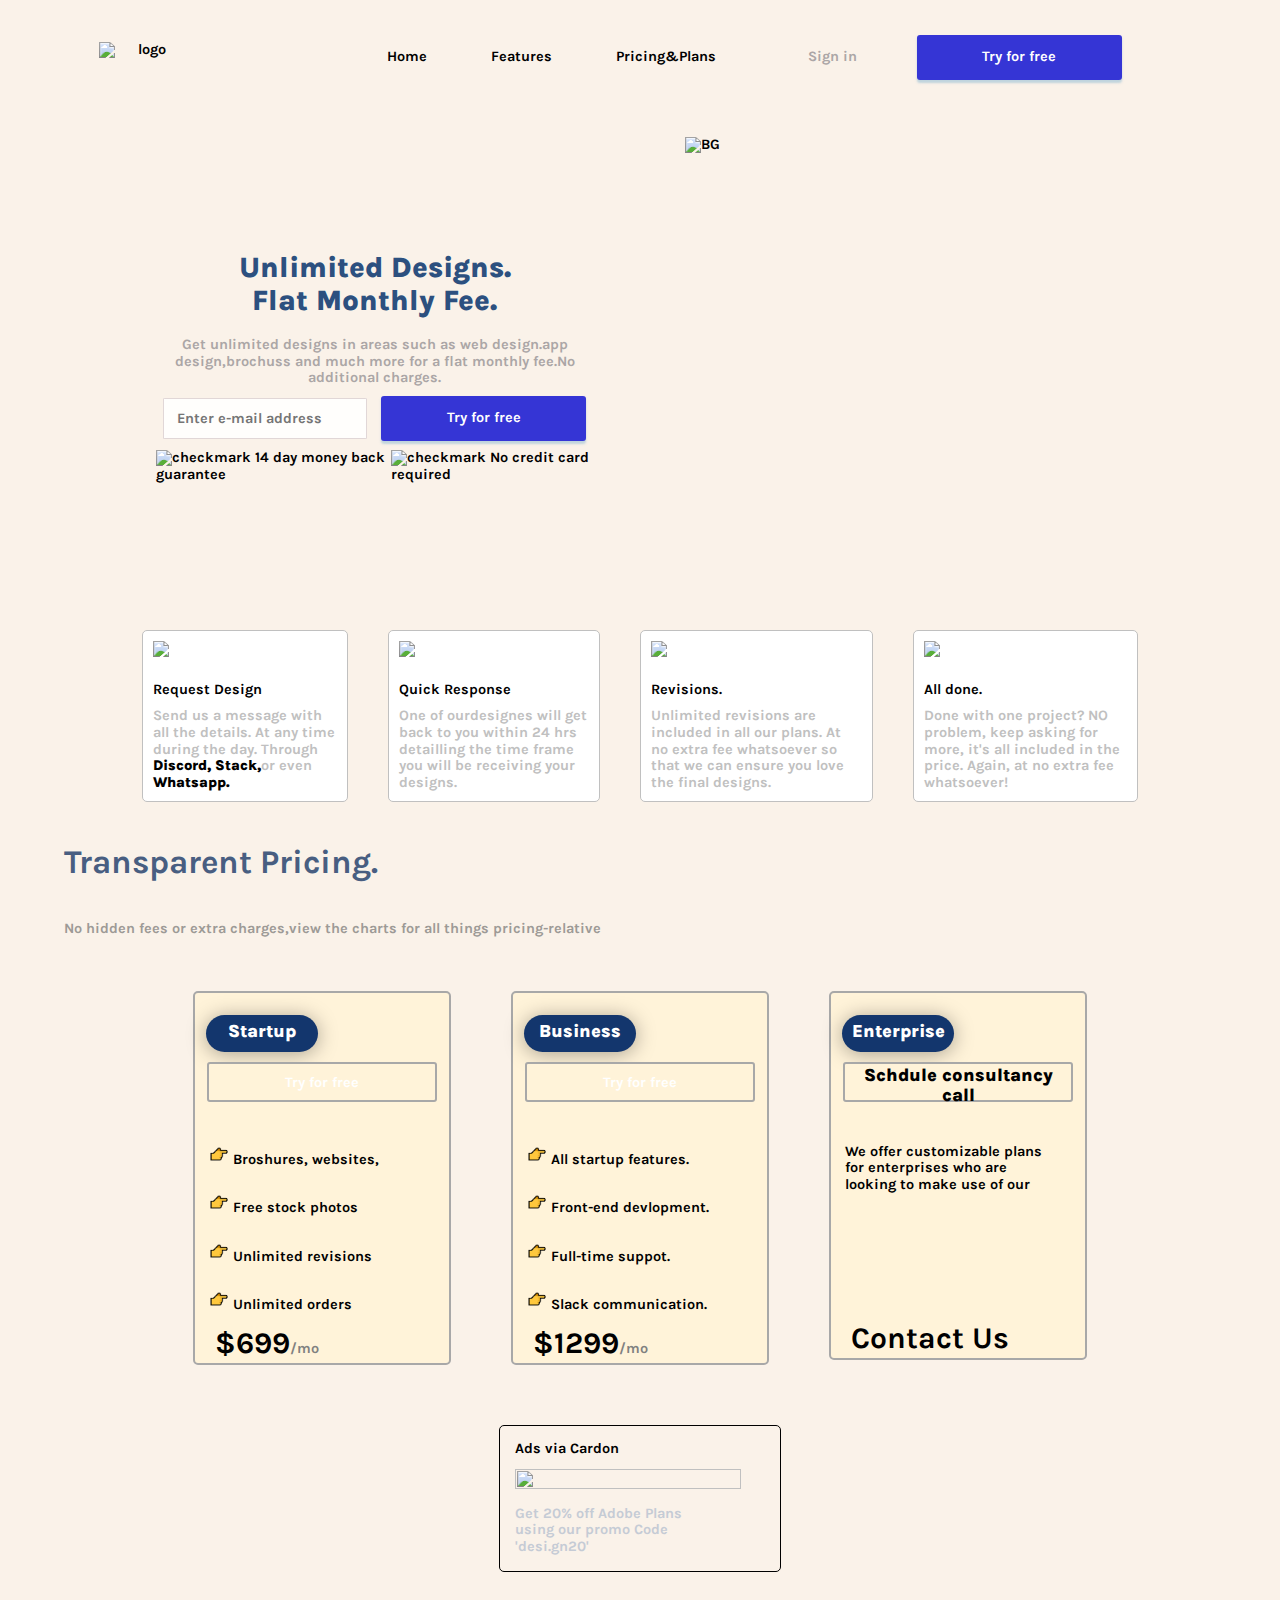
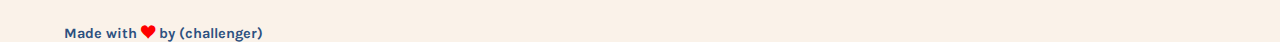
==== commit b471324f: "la partie sign in" ====
--- a/index.html
+++ b/index.html
@@ -19,7 +19,7 @@
       </ul>
       <div class="signUp">
         <span>Sign in</span>
-        <button class="button">Try for free</button>
+        <button class="button"><a href="signIn.html"> Try for free</a></button>
       </div>
     </nav>
     <section class="S1">
@@ -38,7 +38,7 @@
             name="email"
             id="email"
             placeholder="Enter e-mail address"
-          /><button class="button">Try for free</button>
+          /><button class="button"><a href="signIn.html"> Try for free</a></button>
         </div>
         <div>
           <span>
@@ -111,7 +111,7 @@
           <span class="txt1">Startup</span>
         </div>
         <div class="butt">
-        <button>Try for free</button>
+        <button><a href="signIn.html"> Try for free</a></button>
         </div>
         <div class="li1">
           <li class="li2">
@@ -137,7 +137,7 @@
           <span class="txt1">Business</span>
         </div>
         <div class="butt">
-        <button>Try for free</button>
+        <button><a href="signIn.html"> Try for free</a></button>
       </div>
       <div class="li1">
         <li class="li2"> <img src="image/🎉 copies.png" alt="icon"> All startup features.</li>
--- a/style.css
+++ b/style.css
@@ -88,16 +88,17 @@
 .button {
     border: none;
     border-radius: 0.2rem;
-    color: white;
     padding: 1%;
     text-align: center;
-    text-decoration: none;
     width: 30vw;
     height: 5vh;
     box-shadow: 0 2.8px 2.2px rgba(78, 152, 195, 0.338);
     background-color: rgb(53, 53, 213);
 }
-
+.button a{
+    color: white;
+    text-decoration: none;
+}
 .button:hover {
     background-color: rgba(82, 82, 234, 0.594);
 }
@@ -135,7 +136,7 @@
     box-sizing: border-box;
 }
 
-.S1 .contenu div input[type="email"] {
+input[type="email"],input[type="password"] {
     border: 1px solid rgb(225, 215, 215);
     border-radius: 1%;
     background-color: rgba(255, 255, 255, 0.87);
@@ -155,29 +156,6 @@
 .img {
     width: 80%;
     height: 80%;
-}
-
-@media only screen and (min-width: 900px) {
-    nav {
-        display: grid;
-        grid-template-columns: 20% 40% 40%;
-        row-gap: 2%;
-        padding: 3%;
-    }
-    .button{
-        width: 16vw;
-    }
-    .S1 .contenu div input[type="email"]{
-        width: 40%;
-    }
-    .img {
-        width: 35vw;
-        height: 50vh;
-    }
-    .logo {
-        width: 6rem;
-        height: 2rem;
-    }
 }
 
 .blue {
@@ -223,6 +201,10 @@
     font-size: large;
     font-weight: bolder;
 }
+.butt button a{
+    color: white;
+    text-decoration: none;
+}
 .butt button:active {
     background-color: rgb(22, 0, 120);
     box-shadow: 0 5px 0px rgb(0, 0, 0);
@@ -266,6 +248,7 @@
     margin-bottom: 116px;
 }
 
+/* section2 */
 .S2 {
     display: grid;
     justify-content: space-around;
@@ -338,12 +321,118 @@
     text-align: center;
 }
 
+
+/* partie sign in */
+
+form{
+    box-sizing: border-box;
+    /* margin-top:25%;
+    margin-left: 2%;
+    width: 100%;
+    height: 50%; */
+    margin:10% 10%;
+    border-style: solid;
+    border-width: 1%;
+    border-radius: 2%;
+    border-color: #9d9a96;
+    box-shadow: 0 2.8px 2.2px rgba(6, 28, 41, 0.338);
+    background-color: #fff3d9;
+    padding: 5%;
+}
+
+form a{
+    text-decoration: none;
+    font-size: large;
+}
+
+label{
+    display:block;
+    font-size: large;
+}
+
+form .check label{
+    display: inline-block;
+}
+
+form input[type="email"], form input[type="password"] {
+    width: 90%;
+    margin: 2% 0;
+}
+
+form input[type="checkbox"]{
+    margin: 2% 0;
+}
+form .button{
+    width: 90%;
+    margin: 2.5%;
+}
+
+form h1{
+    font-size: xx-large;
+    font-weight:700 ;
+}
+
+form p{
+    padding:2% 0;
+    font-size: large;
+}
+
+form .withOther,.icons{
+    text-align: center;
+}
+
+.icon{
+    width: 10%;
+    height: 10%;
+}
+
+
+@media only screen and (min-width: 900px) {
+    nav {
+        display: grid;
+        grid-template-columns: 20% 40% 40%;
+        row-gap: 2%;
+        padding: 3%;
+    }
+    .button{
+        width: 16vw;
+    }
+    .S1 .contenu div input[type="email"]{
+        width: 40%;
+    }
+    .img {
+        width: 35vw;
+        height: 50vh;
+    }
+    .logo {
+        width: 6rem;
+        height: 2rem;
+    }
+    
+    /* form{
+        width: 50%;
+        margin-left: 25%;
+        height: 70%;
+        margin-top: 12%;
+      }
+    form h1{
+        font-size: x-large;
+      }
+      form{
+        font-size: large;
+      }
+      form p,form a, form label{
+        font-size: large;
+      }
+      form input[type="email"], form input[type="password"]{
+       height: 6vh;
+    } */
+}
+
 @media (min-width: 767px) {
     .S2 {
         padding: 0 5%;
         display: flex;
-
-
     }
 
     .image {
@@ -352,4 +441,63 @@
     .Articles {
         margin: 20px;
     }
-}
+
+    form .button{
+        height: auto;
+    }
+
+    form{
+        margin:10% 30%;
+    }
+    /* form h1{
+        font-size: x-large;
+      }
+      form{
+        font-size: large;
+      }
+      form p,form a, form label{
+        font-size: large;
+      }
+      form input[type="email"], form input[type="password"]{
+       height: 6vh;
+    }
+    form{
+        width: 80%;
+        margin-left: 10%;
+        height: 70%;
+        margin-top: 12%;
+    }
+}
+
+@media only screen and (min-width:550px){
+    form h1{
+        font-size: 4.5vw;
+      }
+      form{
+        font-size: 2vw;
+      }
+      form p,form a, form label{
+        font-size: 2vw;
+      }
+      form input[type="email"], form input[type="password"]{
+       height: 6vh;
+    }
+    form{
+        margin-top: 6%;
+    }
+    form{
+        width: 80%;
+        margin-left: 10%;
+        height: 70%;
+        margin-top: 12%;
+      } */
+}
+
+/* @media only screen and (min-width:1000){
+    form{
+        width: 50%;
+        margin-left: 25%;
+        height: 70%;
+        margin-top: 12%;
+    }
+} */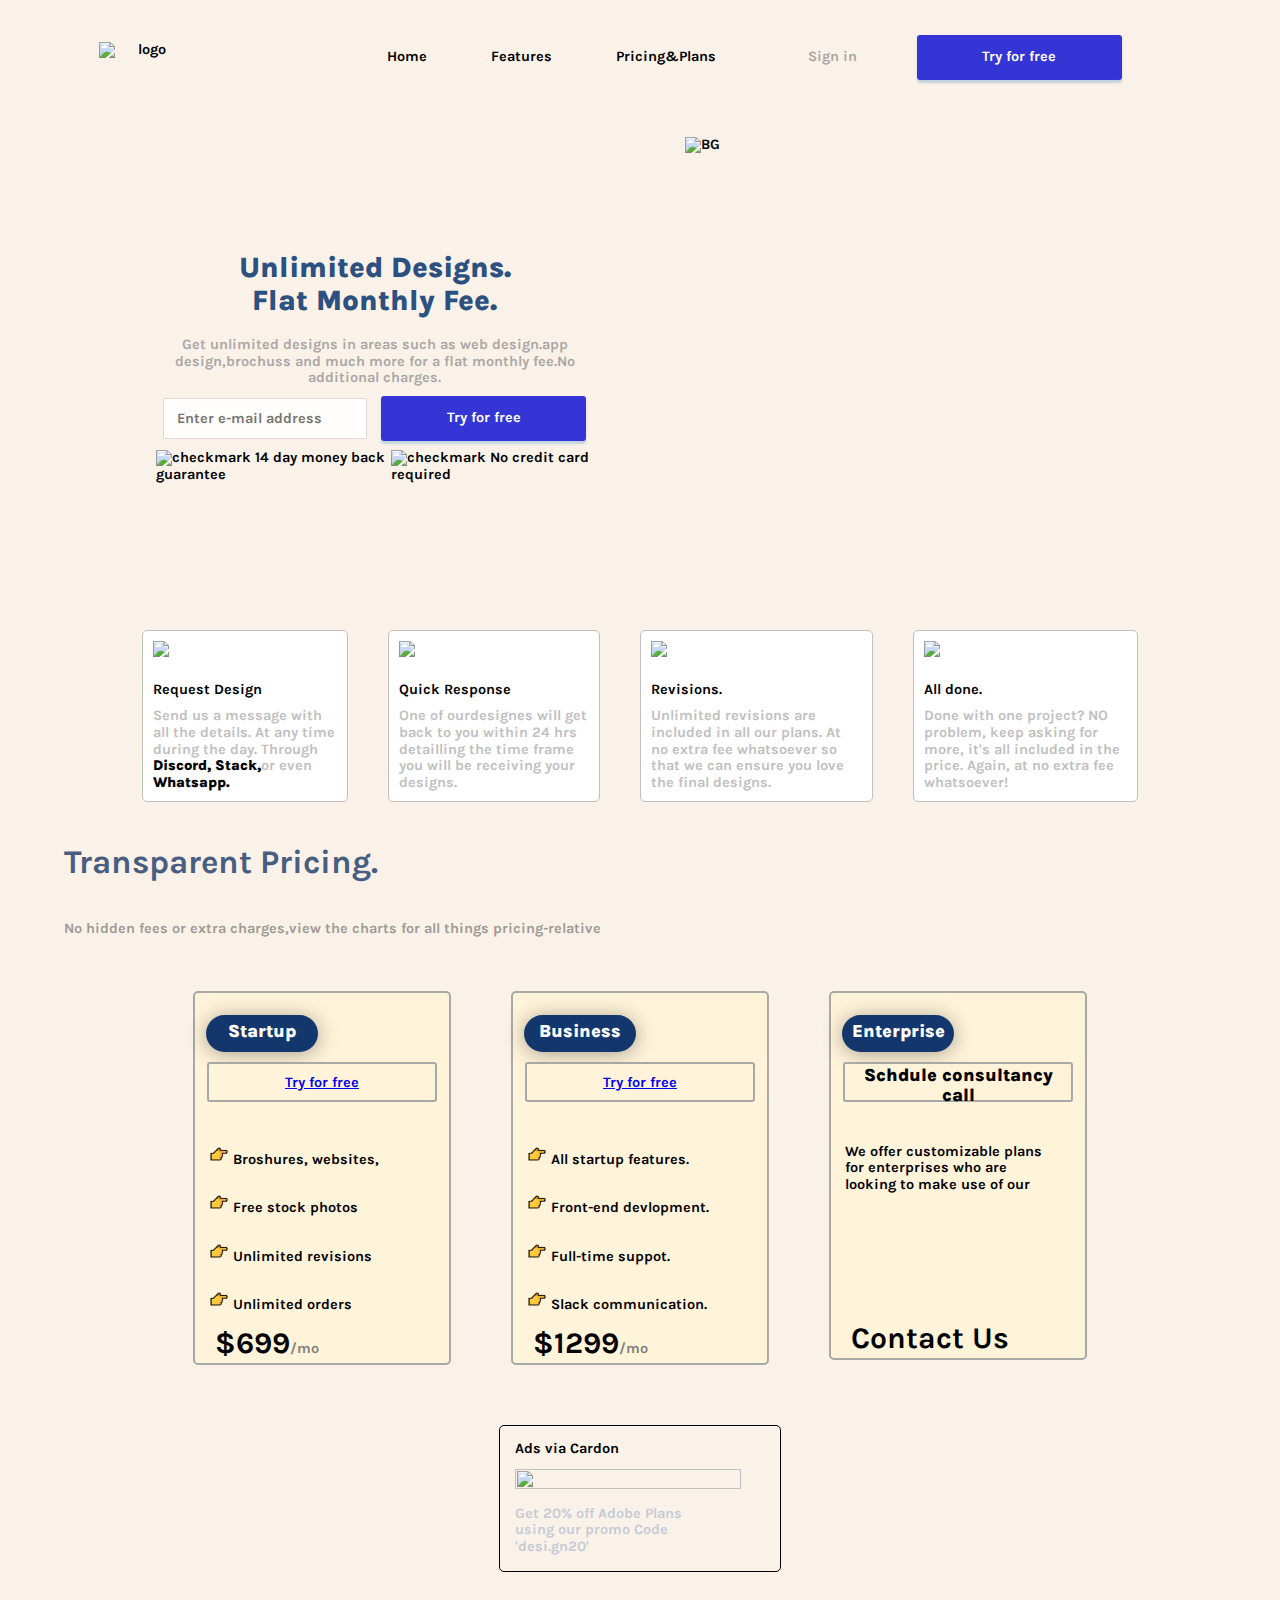
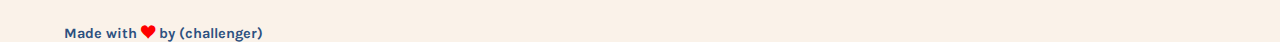
==== commit 155ec86f: "la partie sign in sign Up v4" ====
--- a/index.html
+++ b/index.html
@@ -18,7 +18,7 @@
         <li><a href="#">Pricing&Plans</a></li>
       </ul>
       <div class="signUp">
-        <span>Sign in</span>
+        <a href="signIn.html"> Sign in</a>
         <button class="button"><a href="signIn.html"> Try for free</a></button>
       </div>
     </nav>
--- a/style.css
+++ b/style.css
@@ -9,6 +9,9 @@
 body {
     background-color: #faf2e9;
     padding: 0 5%;
+    display: flex;
+    flex-direction: column;
+    justify-content: center;
 }
 .blue {
     background-color: rgb(0, 0, 110);
@@ -81,8 +84,9 @@
     color: rgb(232, 198, 147);
 }
 
-.signUp span {
+.signUp a {
     color: rgb(171, 166, 166);
+    text-decoration:none ;
 }
 
 .button {
@@ -196,21 +200,17 @@
     height: 40px;
     border-radius: 3px;
     background-color: #fff3d9;
-    color: rgb(0, 0, 0);
     border: 2px solid rgb(168, 168, 168);
     font-size: large;
     font-weight: bolder;
-}
-.butt button a{
-    color: white;
-    text-decoration: none;
 }
 .butt button:active {
     background-color: rgb(22, 0, 120);
     box-shadow: 0 5px 0px rgb(0, 0, 0);
-    color: white;
+
     border-style: none;
 }
+
 .li1 {
     margin-top: 30px;
 }
@@ -357,19 +357,27 @@
 form input[type="email"], form input[type="password"] {
     width: 90%;
     margin: 2% 0;
+    height: 6vh;
 }
 
 form input[type="checkbox"]{
     margin: 2% 0;
+
 }
 form .button{
     width: 90%;
     margin: 2.5%;
+    color: white;
+}
+form .button a{
+    color: white;
+    width: 100%;
 }
 
 form h1{
     font-size: xx-large;
     font-weight:700 ;
+    text-align: center;
 }
 
 form p{
@@ -384,6 +392,7 @@
 .icon{
     width: 10%;
     height: 10%;
+    padding: 0 1%;
 }
 
 
@@ -442,12 +451,15 @@
         margin: 20px;
     }
 
-    form .button{
-        height: auto;
-    }
+    /* form .button{
+        h
+    } */
 
     form{
         margin:10% 30%;
+    }
+    form .button a{
+        color: white;
     }
     /* form h1{
         font-size: x-large;
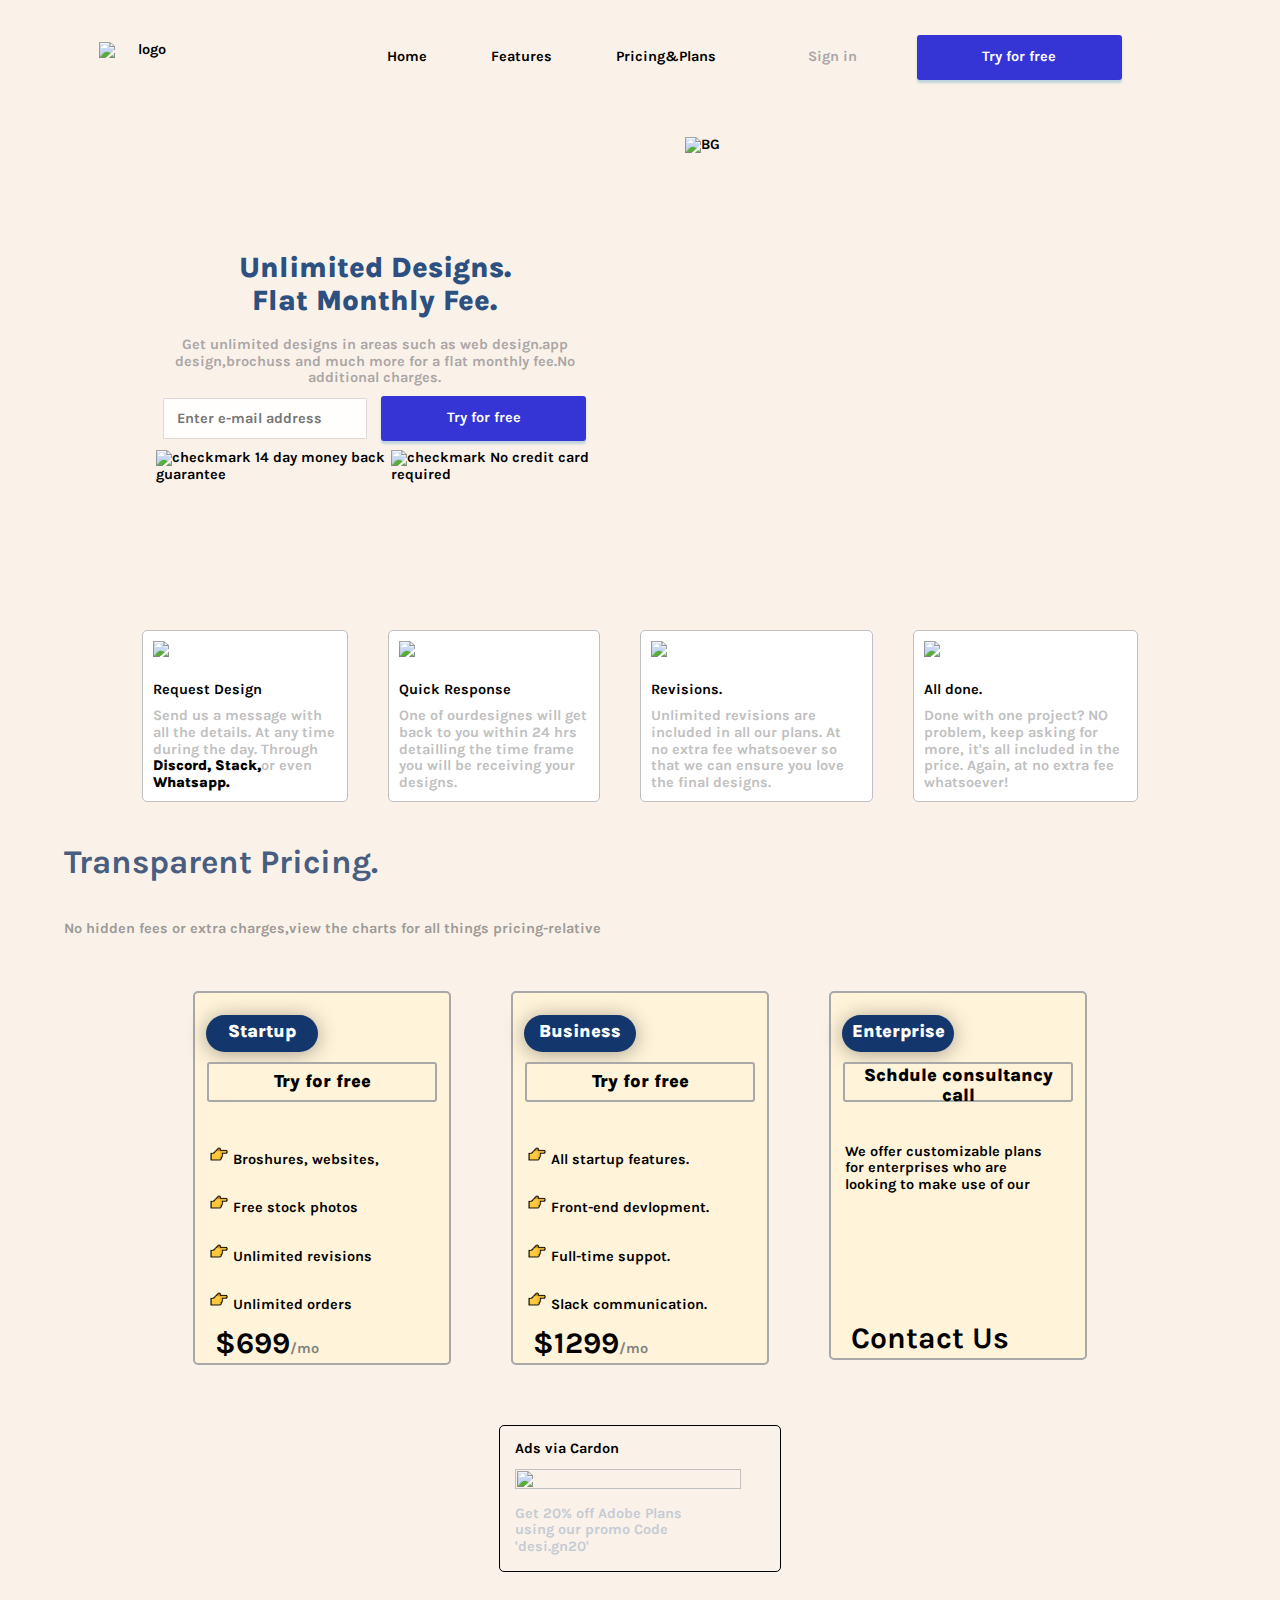
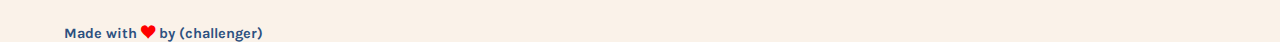
==== commit 053d0dc1: "Merge pull request #40 from AZdevloper/Section-1" ====
--- a/index.html
+++ b/index.html
@@ -111,7 +111,7 @@
           <span class="txt1">Startup</span>
         </div>
         <div class="butt">
-        <button><a href="signIn.html"> Try for free</a></button>
+        <button> Try for free</button>
         </div>
         <div class="li1">
           <li class="li2">
@@ -137,7 +137,7 @@
           <span class="txt1">Business</span>
         </div>
         <div class="butt">
-        <button><a href="signIn.html"> Try for free</a></button>
+        <button> Try for free</button>
       </div>
       <div class="li1">
         <li class="li2"> <img src="image/🎉 copies.png" alt="icon"> All startup features.</li>
